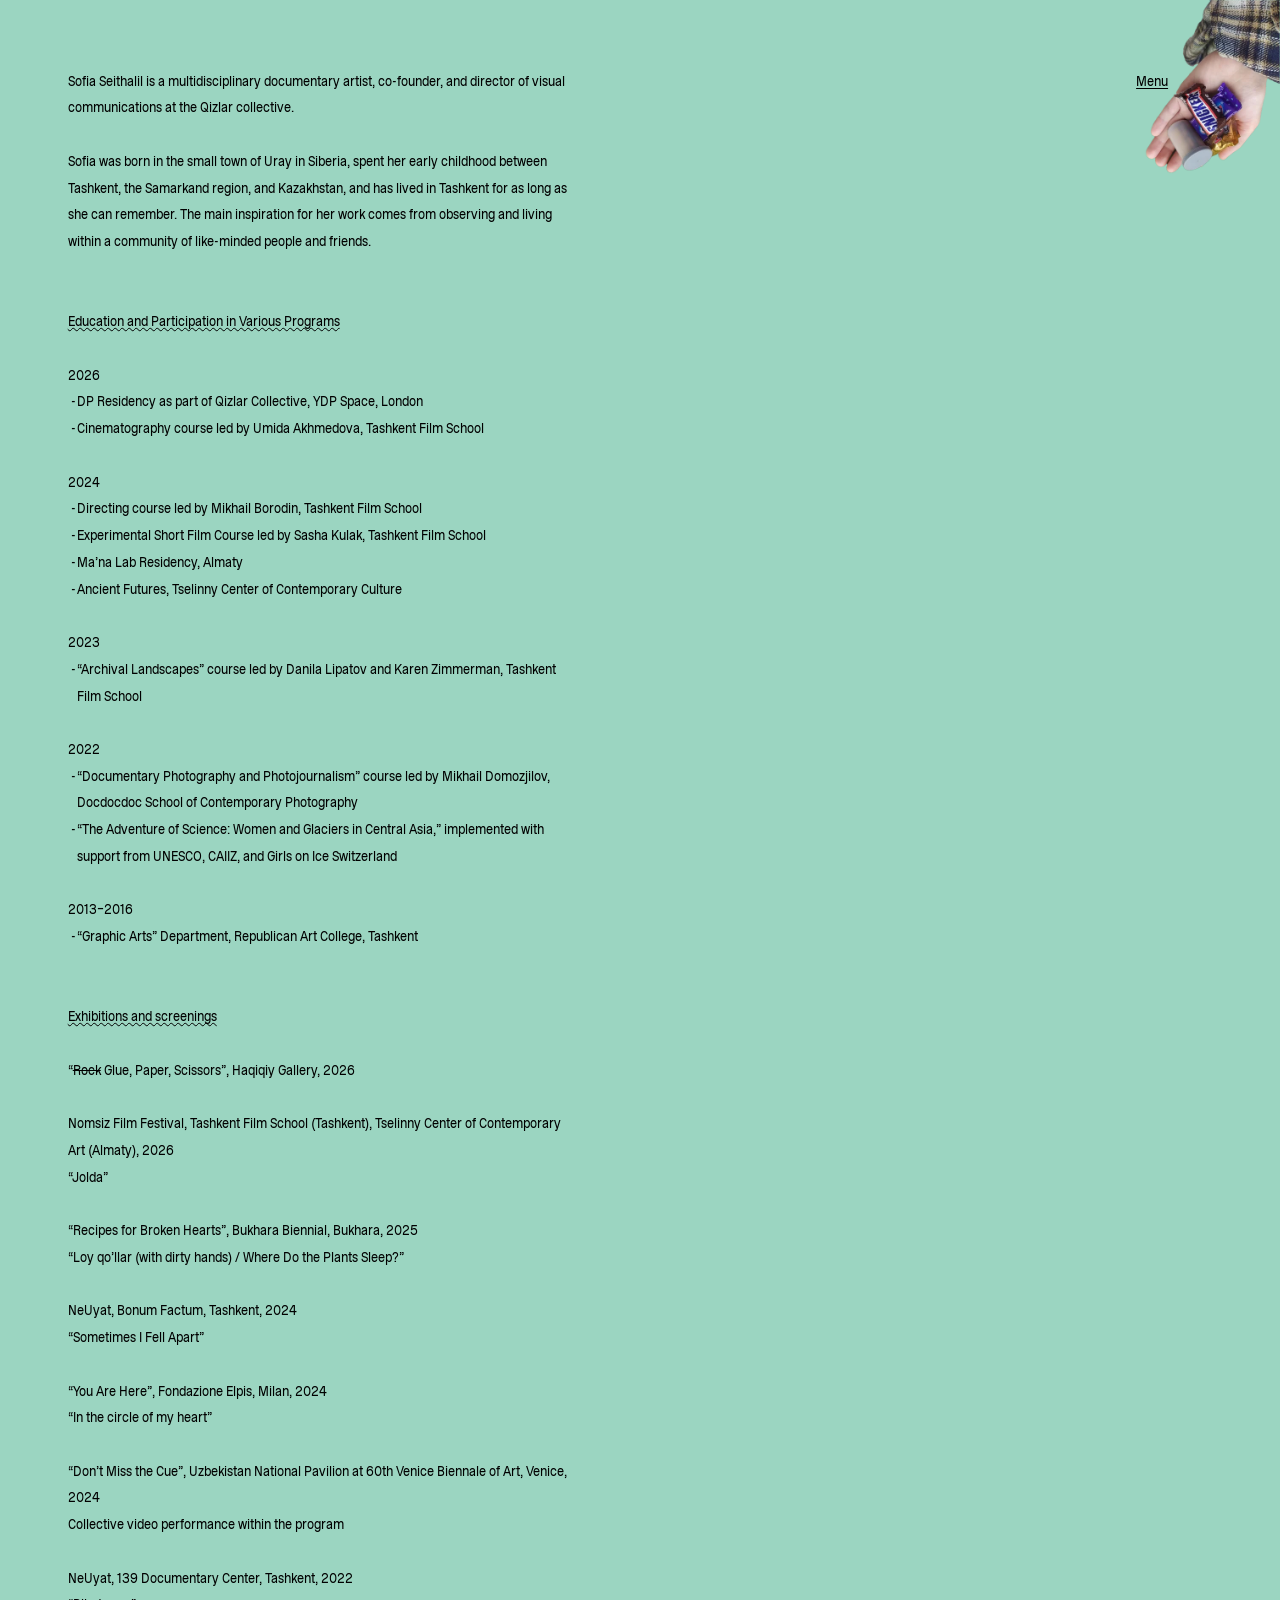
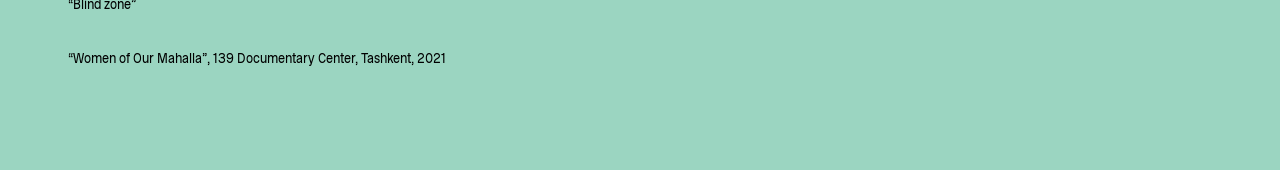
==== bio.html @ 41112471 "Apply the customer's latest Figma changes across the site - Homepage: drop two polaroids, move colla" ====
<!DOCTYPE html>
<html lang="en">
<head>
  <meta charset="UTF-8">
  <meta name="viewport" content="width=device-width, initial-scale=1">
  <title>Bio — Sofia Seitkhalil</title>
  <meta name="description" content="Sofia Seitkhalil — bio, education, exhibitions and screenings.">
  <link rel="preconnect" href="https://fonts.googleapis.com">
  <link rel="preconnect" href="https://fonts.gstatic.com" crossorigin>
  <link href="https://fonts.googleapis.com/css2?family=Cossette+Texte:ital@0;1&display=swap" rel="stylesheet">
  <link rel="stylesheet" href="styles.css">
  <link rel="stylesheet" href="works.css">
</head>
<body class="bio-page">
  <main class="work bio">
    <img class="work__hand" src="assets/hand.webp" alt="" width="316" height="409">

    <a class="work__menu" href="index.html">Menu</a>

    <section class="bio__text">
      <p>Sofia Seithalil is a multidisciplinary documentary artist, co-founder, and director of visual communications at the Qizlar collective.</p>
      <p>Sofia was born in the small town of Uray in Siberia, spent her early childhood between Tashkent, the Samarkand region, and Kazakhstan, and has lived in Tashkent for as long as she can remember. The main inspiration for her work comes from observing and living within a community of like-minded people and friends.</p>

      <h2 class="bio__heading">Education and Participation in Various Programs</h2>

      <p>2026</p>
      <ul class="bio__list">
        <li>DP Residency as part of Qizlar Collective, YDP Space, London</li>
        <li>Cinematography course led by Umida Akhmedova, Tashkent Film School</li>
      </ul>

      <p>2024</p>
      <ul class="bio__list">
        <li>Directing course led by Mikhail Borodin, Tashkent Film School</li>
        <li>Experimental Short Film Course led by Sasha Kulak, Tashkent Film School</li>
        <li>Ma&rsquo;na Lab Residency, Almaty</li>
        <li>Ancient Futures, Tselinny Center of Contemporary Culture</li>
      </ul>

      <p>2023</p>
      <ul class="bio__list">
        <li>&ldquo;Archival Landscapes&rdquo; course led by Danila Lipatov and Karen Zimmerman, Tashkent Film School</li>
      </ul>

      <p>2022</p>
      <ul class="bio__list">
        <li>&ldquo;Documentary Photography and Photojournalism&rdquo; course led by Mikhail Domozjilov, Docdocdoc School of Contemporary Photography</li>
        <li>&ldquo;The Adventure of Science: Women and Glaciers in Central Asia,&rdquo; implemented with support from UNESCO, CAIIZ, and Girls on Ice Switzerland</li>
      </ul>

      <p>2013&ndash;2016</p>
      <ul class="bio__list">
        <li>&ldquo;Graphic Arts&rdquo; Department, Republican Art College, Tashkent</li>
      </ul>

      <h2 class="bio__heading">Exhibitions and screenings</h2>

      <p>&ldquo;<s>Rock</s> Glue, Paper, Scissors&rdquo;, Haqiqiy Gallery, 2026</p>
      <p>Nomsiz Film Festival, Tashkent Film School (Tashkent), Tselinny Center of Contemporary Art (Almaty), 2026<br>&ldquo;Jolda&rdquo;</p>
      <p>&ldquo;Recipes for Broken Hearts&rdquo;, Bukhara Biennial, Bukhara, 2025<br>&ldquo;Loy qo&rsquo;llar (with dirty hands) / Where Do the Plants Sleep?&rdquo;</p>
      <p>NeUyat, Bonum Factum, Tashkent, 2024<br>&ldquo;Sometimes I Fell Apart&rdquo;</p>
      <p>&ldquo;You Are Here&rdquo;, Fondazione Elpis, Milan, 2024<br>&ldquo;In the circle of my heart&rdquo;</p>
      <p>&ldquo;Don&rsquo;t Miss the Cue&rdquo;, Uzbekistan National Pavilion at 60th Venice Biennale of Art, Venice, 2024<br>Collective video performance within the program</p>
      <p>NeUyat, 139 Documentary Center, Tashkent, 2022<br>&ldquo;Blind zone&rdquo;</p>
      <p>&ldquo;Women of Our Mahalla&rdquo;, 139 Documentary Center, Tashkent, 2021</p>
    </section>
  </main>
</body>
</html>
---- styles.css ----
/* ---------- reset & base ---------- */

* {
  box-sizing: border-box;
}

html,
body {
  margin: 0;
  padding: 0;
}

body {
  min-height: 100vh;
  font-family: 'Cossette Texte', sans-serif;
  background: var(--color-green);
}

a {
  color: inherit;
  text-decoration: underline;
  text-decoration-skip-ink: none;
  text-underline-offset: 0.12em;
}

a:hover {
  text-decoration-color: transparent;
}

ul {
  margin: 0;
  padding: 0;
  list-style: none;
}

p {
  margin: 0;
}

img {
  display: block;
  max-width: 100%;
  height: auto;
}

/* ---------- design tokens ---------- */

:root {
  --color-lavender: #9ba6d5;
  --color-green: #38ac81;
  --color-ink: #000;
}

/* ==========================================================
   Desktop / tablet: scaled reproduction of the Figma poster
   ========================================================== */

.stage {
  position: relative;
  width: 100%;
  min-height: 100vh;
  container-type: inline-size;
  /* 294 / 1512: the lavender/green split from the Figma frame */
  background: linear-gradient(
    to bottom,
    var(--color-lavender) 0 19.444vw,
    var(--color-green) 19.444vw 100%
  );
}

/* in flow, so a window too short for the text grows the page instead of
   cropping it; the collage alone is cropped to the window */
.info {
  width: 40.807%;
  margin-left: 5.291%;
  padding: 5.291cqw 0;
  color: var(--color-ink);
  font-size: 0.992cqw;
  line-height: 2.105;
}

.info__header {
  margin-bottom: 2.105em;
}

.info__body {
  margin-top: 2.105em;
}

.info__works li {
  margin-bottom: 0;
  text-decoration: underline;
  text-decoration-skip-ink: none;
  text-underline-offset: 0.12em;
}

.info__bio,
.info__contacts-label {
  margin-top: 2.105em;
}

.info__email a {
  text-decoration: none;
}

.collage {
  position: absolute;
  inset: 0;
  overflow: hidden;
  pointer-events: none;
}

.collage__item {
  position: absolute;
  width: auto;
  height: auto;
}

.collage__item--fabric {
  left: 47.090%;
  top: 3.241cqw;
  width: 30.622%;
}

.collage__item--chair {
  left: 82.407%;
  top: 14.286cqw;
  width: 13.624%;
}

.collage__item--pretzel {
  left: 34.392%;
  top: 20.106cqw;
  width: 9.127%;
}

.collage__item--gnome {
  left: 66.336%;
  top: 25.265cqw;
  width: 11.376%;
}

.collage__item--flowers {
  left: 28.836%;
  top: 36.772cqw;
  width: 18.982%;
}

.collage__item--mountains {
  left: 55.093%;
  top: 41.468cqw;
  width: 39.749%;
}

.collage__item--printer {
  left: 4.563%;
  top: 44.048cqw;
  width: 14.087%;
}

/* ==========================================================
   Mobile: linear, readable layout
   ========================================================== */

@media (max-width: 880px) {
  .stage {
    background: none;
  }

  .info {
    width: auto;
    margin-left: 0;
    padding: 0;
    font-size: 16px;
  }

  .info__header {
    background: var(--color-lavender);
    padding: 32px 24px;
    margin-bottom: 0;
  }

  .info__body {
    background: var(--color-green);
    padding: 32px 24px;
    margin-top: 0;
  }

  .collage {
    position: static;
    overflow: visible;
    display: flex;
    flex-wrap: wrap;
    align-items: flex-start;
    gap: 20px;
    background: var(--color-green);
    padding: 0 24px 32px;
  }

  .collage__item {
    position: static;
    width: 140px;
  }

  .collage__item--fabric,
  .collage__item--mountains {
    width: 220px;
  }
}

@media (max-width: 420px) {
  .collage__item {
    width: 42%;
  }

  .collage__item--fabric,
  .collage__item--mountains {
    width: 100%;
  }
}
---- works.css ----
/* ==========================================================
   Work pages: scaled reproductions of the 1512px-wide Figma frames.
   All offsets are Figma px / 15.12, so they track the page width.
   ========================================================== */

.work {
  position: relative;
  width: 100%;
  overflow: hidden;
  container-type: inline-size;
  color: #fff;
  font-size: 0.992cqw;
  line-height: 2.105;
}

.work p + p {
  margin-top: 2.105em;
}

.work__background {
  position: absolute;
  inset: 0;
  width: 100%;
  height: 100%;
  object-fit: cover;
}

.work__hand {
  position: absolute;
  left: 89.550cqw;
  top: 0;
  width: 10.450cqw;
  transform: rotate(180deg);
}

.work__menu {
  position: absolute;
  left: 88.757cqw;
  top: 5.291cqw;
}

.work__text,
.work__img {
  position: absolute;
}

.work__img {
  max-width: none;
  height: auto;
}

.work__player {
  position: absolute;
  width: 89.352cqw;
  aspect-ratio: 1351 / 761;
  display: grid;
  place-items: center;
  background: #d9d9d9;
  color: var(--color-ink);
}

/* ---------- Everything's new, and some things aren't (1512 x 3203) ---------- */

.film-page {
  background: #000;
}

.film {
  aspect-ratio: 1512 / 3203;
}

.film__background {
  position: absolute;
  left: -58.598cqw;
  top: -44.511cqw;
  width: 158.598cqw;
  max-width: none;
}

.film__menu {
  left: 93.915cqw;
}

.film__intro {
  left: 5.291cqw;
  top: 5.291cqw;
  width: 40.807cqw;
}

.film__story {
  left: 51.587cqw;
  top: 35.582cqw;
  width: 43.651cqw;
}

.film__still {
  width: 41.071cqw;
  aspect-ratio: 621 / 348;
  object-fit: cover;
}

.film__still--1 {
  left: 51.587cqw;
  top: 8.862cqw;
}

.film__still--2 {
  left: 5.291cqw;
  top: 35.582cqw;
}

.film__still--3 {
  left: 5.291cqw;
  top: 63.492cqw;
}

.film__still--4 {
  left: 5.291cqw;
  top: 91.534cqw;
}

.film__still--5 {
  left: 5.291cqw;
  top: 119.577cqw;
}

.film__player {
  left: 5.291cqw;
  top: 148.148cqw;
}

/* ---------- Ghosts (1512 x 1681) ---------- */

.ghosts-page,
.ghosts {
  background: #6b6eaa;
}

.ghosts {
  aspect-ratio: 1512 / 1681;
}

.ghosts__intro {
  left: 28.836cqw;
  top: 5.291cqw;
  width: 42.328cqw;
  text-align: center;
}

/* a pile of works; each one can be dragged around (see ghosts.html).
   Offsets inside are % of the 789px pile */
.ghosts__pile {
  position: absolute;
  left: 23.876cqw;
  top: 40.675cqw;
  width: 52.183cqw;
  aspect-ratio: 1;
}

.ghosts__card {
  position: absolute;
  top: 0;
  max-width: none;
  cursor: grab;
  touch-action: none;
  user-select: none;
  -webkit-user-drag: none;
}

.ghosts__card:active {
  cursor: grabbing;
}

.ghosts__card--narrow {
  left: 16.730%;
  width: 66.667%;
}

.ghosts__card--wide {
  left: 12.548%;
  width: 74.905%;
}

.ghosts__jakho {
  left: 12.674%;
  width: 74.651%;
}

.ghosts__untitled {
  left: 14.702%;
  width: 70.722%;
}

.ghosts__cock {
  left: 12.801%;
  width: 74.398%;
}

.ghosts__untitled-1 {
  left: 13.561%;
  width: 72.877%;
}

.ghosts__opa {
  left: 0;
  top: 12.421%;
  width: 100%;
}

.ghosts__toza-asal {
  left: 11.787%;
  width: 76.426%;
}

/* ---------- Loy qo'llar / Where Do the Plants Sleep? (1512 x 4648) ---------- */

.loy-page {
  background: #3d3c14;
}

.loy {
  aspect-ratio: 1512 / 4648;
  color: var(--color-ink);
  background: linear-gradient(
    #ace3f8 0%,
    #f8f4ac 2.885%,
    #d0f8ac 5.288%,
    #88ba57 74.519%,
    #3d3c14 100%
  );
}

.loy__intro {
  left: 5.291cqw;
  top: 5.291cqw;
  width: 40.807cqw;
}

.loy__media {
  aspect-ratio: 16 / 9;
  object-fit: cover;
}

.loy__clip-2 {
  left: 50.132cqw;
  top: 19.709cqw;
  width: 49.934cqw;
}

.loy__clip-1 {
  left: 0;
  top: 65.608cqw;
  width: 50.132cqw;
}

.loy__still-1 {
  left: 49.802cqw;
  top: 65.608cqw;
  width: 50.198cqw;
}

/* archive (film) photos, then installation shots */
.loy__archive-1 {
  left: 3.968cqw;
  top: 122.95cqw;
  width: 16.601cqw;
}

.loy__archive-2 {
  left: 0;
  top: 100.397cqw;
  width: 25cqw;
}

.loy__archive-3 {
  left: 24.934cqw;
  top: 100.397cqw;
  width: 25cqw;
}

.loy__archive-4 {
  left: 75cqw;
  top: 100.397cqw;
  width: 25cqw;
}

.loy__archive-5 {
  left: 25cqw;
  top: 127.05cqw;
  width: 25cqw;
}

.loy__archive-6 {
  left: 50cqw;
  top: 127.05cqw;
  width: 25cqw;
}

.loy__archive-7 {
  left: 75cqw;
  top: 127.05cqw;
  width: 25cqw;
}

.loy__archive-8 {
  left: 24.934cqw;
  top: 153.108cqw;
  width: 50.132cqw;
}

.loy__archive-9 {
  left: 3.902cqw;
  top: 157.474cqw;
  width: 16.733cqw;
}

.loy__archive-10 {
  left: 79.233cqw;
  top: 157.474cqw;
  width: 16.733cqw;
}

.loy__archive-11 {
  left: 0;
  top: 194.18cqw;
  width: 25cqw;
}

.loy__archive-12 {
  left: 24.802cqw;
  top: 194.18cqw;
  width: 25cqw;
}

.loy__archive-13 {
  left: 62.566cqw;
  top: 194.18cqw;
  width: 25cqw;
}

.loy__archive-14 {
  left: 28.373cqw;
  top: 214.881cqw;
  width: 25cqw;
}

.loy__archive-15 {
  left: 53.373cqw;
  top: 214.881cqw;
  width: 25cqw;
}

.loy__archive-16 {
  left: 3.373cqw;
  top: 235.648cqw;
  width: 25cqw;
}

.loy__archive-17 {
  left: 28.505cqw;
  top: 235.648cqw;
  width: 25cqw;
}

.loy__archive-18 {
  left: 75cqw;
  top: 235.648cqw;
  width: 25cqw;
}

.loy__installation-1 {
  left: -0.066cqw;
  top: 264.087cqw;
  width: 19.775cqw;
}

.loy__installation-2 {
  left: 20.04cqw;
  top: 264.087cqw;
  width: 14.815cqw;
}

.loy__installation-3 {
  left: 35.185cqw;
  top: 264.087cqw;
  width: 22.222cqw;
}

.loy__installation-4 {
  left: 57.738cqw;
  top: 264.087cqw;
  width: 22.222cqw;
}

.loy__installation-5 {
  left: 80.225cqw;
  top: 264.087cqw;
  width: 19.775cqw;
}

.loy__installation-6 {
  left: 7.143cqw;
  top: 279.233cqw;
  width: 12.5cqw;
}

.loy__installation-7 {
  left: 35.185cqw;
  top: 279.233cqw;
  width: 22.222cqw;
}

.loy__installation-8 {
  left: 57.738cqw;
  top: 279.233cqw;
  width: 10.979cqw;
}

.loy__installation-9 {
  left: 69.048cqw;
  top: 279.233cqw;
  width: 24.934cqw;
}

/* ---------- Jolda (1512 x 1427) ---------- */

.jolda-page {
  background: #6b6eaa;
}

.jolda {
  aspect-ratio: 1512 / 1427;
  color: var(--color-ink);
}

.jolda__menu {
  color: #fff;
}

.jolda__intro {
  left: 5.291cqw;
  top: 5.291cqw;
  width: 40.807cqw;
}

.jolda__player {
  left: 5.423cqw;
  top: 30.423cqw;
}

/* ---------- In the Circle of My Heart (1512 x 5081) ---------- */

.circle-page,
.circle {
  background: #f0cddb;
}

.circle {
  aspect-ratio: 1512 / 5081;
  color: var(--color-ink);
}

.circle__intro {
  left: 5.291cqw;
  top: 5.291cqw;
  width: 40.807cqw;
}

.circle__drawing {
  left: 59.259cqw;
  top: 14.087cqw;
  width: 26.323cqw;
}

.circle__photo {
  left: 0;
  width: 100cqw;
}

.circle__photo--1 {
  top: 69.378cqw;
}

.circle__photo--2 {
  top: 136.045cqw;
}

.circle__photo--3 {
  top: 202.712cqw;
}

.circle__photo--4 {
  top: 269.378cqw;
}

/* video-call screenshot laid over the left edge of the second photo */
.circle__call {
  left: 0;
  top: 136.045cqw;
  width: 25.926cqw;
}

/* ---------- Sometimes I fall apart (1512 x 5211) ---------- */

.fall-page,
.fall {
  background: #f5d2d2;
}

.fall {
  aspect-ratio: 1512 / 5211;
  color: var(--color-ink);
}

.fall__intro {
  left: 5.291cqw;
  top: 5.291cqw;
  width: 40.807cqw;
}

.fall__sketch-1 {
  left: 5.423cqw;
  top: 86.111cqw;
  width: 18.452cqw;
}

.fall__sketch-2 {
  left: 57.937cqw;
  top: 24.008cqw;
  width: 23.413cqw;
}

.fall__sketch-3,
.fall__sketch-4 {
  left: 69.378cqw;
  width: 20.172cqw;
}

.fall__sketch-3 {
  top: 48.082cqw;
}

.fall__sketch-4 {
  top: 54.960cqw;
}

.fall__clip {
  left: 28.770cqw;
  top: 74.074cqw;
  width: 42.659cqw;
  aspect-ratio: 645 / 363;
  object-fit: cover;
}

.fall__player {
  left: 5.423cqw;
  top: 120.767cqw;
}

/* notebook pages, one at a time; arrows sit outside the page */
.fall__carousel {
  position: absolute;
  left: 5.225cqw;
  top: 182.209cqw;
  width: 90.675cqw;
  display: flex;
  align-items: center;
  justify-content: space-between;
}

.fall__slides {
  position: relative;
  width: 76.951%;
  aspect-ratio: 1055 / 746;
}

.fall__slide {
  position: absolute;
  inset: 0;
  width: 100%;
  height: 100%;
  object-fit: cover;
  visibility: hidden;
}

.fall__slide.is-active {
  visibility: visible;
}

.fall__arrow {
  width: 1.323cqw;
  padding: 0;
  border: 0;
  background: none;
  cursor: pointer;
}

.fall__arrow img {
  width: 100%;
}

.fall__arrow--prev img {
  transform: rotate(180deg);
}

.fall__page {
  width: 28.241cqw;
}

.fall__page--1 {
  left: 5.622cqw;
  top: 242.460cqw;
}

.fall__page--2 {
  left: 35.847cqw;
  top: 242.460cqw;
}

.fall__page--3 {
  left: 66.071cqw;
  top: 242.460cqw;
}

.fall__page--4 {
  left: 5.622cqw;
  top: 264.418cqw;
}

.fall__page--5 {
  left: 35.847cqw;
  top: 264.418cqw;
}

.fall__page--6 {
  left: 66.071cqw;
  top: 264.418cqw;
}

.fall__page--7 {
  left: 5.622cqw;
  top: 286.376cqw;
}

.fall__page--8 {
  left: 35.847cqw;
  top: 286.376cqw;
}

.fall__page--9 {
  left: 66.071cqw;
  top: 286.376cqw;
}

.fall__polaroid {
  left: 43.585cqw;
  top: 318.585cqw;
  width: 12.831cqw;
}

/* ---------- TASHKENT<3YOU (1512 x 3229) ---------- */

.tashkent-page {
  background: #c6e6f3;
}

.tashkent {
  aspect-ratio: 1512 / 3229;
  color: var(--color-ink);
}

.tashkent__intro {
  left: 28.836cqw;
  top: 5.291cqw;
  width: 42.328cqw;
  text-align: center;
}

.tashkent__player {
  left: 5.291cqw;
  top: 47.421cqw;
}

.tashkent__photo {
  left: 5.291cqw;
  width: 89.352cqw;
  aspect-ratio: 1351 / 761;
  object-fit: cover;
}

.tashkent__photo--1 {
  top: 102.712cqw;
}

.tashkent__photo--2 {
  top: 158.003cqw;
}

/* ---------- Blind zone (1512 x 1978) ---------- */

.blind-page,
.blind {
  background: #47365f;
}

.blind {
  aspect-ratio: 1512 / 1978;
}

.blind__intro,
.blind__story {
  left: 28.836cqw;
  width: 42.328cqw;
  text-align: center;
}

.blind__intro {
  top: 5.291cqw;
}

.blind__story {
  top: 76.124cqw;
}

.blind__open {
  position: absolute;
  left: 14.286cqw;
  top: 19.841cqw;
  width: 71.429cqw;
  padding: 0;
  border: 0;
  background: none;
  cursor: zoom-in;
}

.blind__open img {
  width: 100%;
}

/* full-screen view of a single work; click anywhere or Esc to close */
.viewer {
  width: 100vw;
  height: 100vh;
  max-width: none;
  max-height: none;
  margin: 0;
  padding: 16px;
  border: 0;
  background: #000;
  cursor: zoom-out;
}

.viewer[open] {
  display: grid;
  place-items: center;
}

.viewer img {
  max-width: 100%;
  max-height: calc(100vh - 32px);
  width: auto;
  height: auto;
}

/* ---------- Women of Our Mahalla (27452 x 982, scrolls sideways) ----------
   The frame is scaled to the window height, so offsets are Figma px / 9.82
   in cqh */

.mahalla-page {
  background: #fff;
}

.mahalla {
  width: calc(100vh * 27452 / 982);
  height: 100vh;
  container-type: size;
  color: var(--color-ink);
  font-size: 1.527cqh;
}

@media (min-width: 881px) {
  .mahalla-page {
    overflow-y: hidden;
  }

  .mahalla .work__hand {
    left: 137.882cqh;
    width: 16.090cqh;
  }

  .mahalla .work__menu {
    left: 136.660cqh;
    top: 8.147cqh;
  }
}

.mahalla__intro,
.mahalla__opening {
  top: 8.147cqh;
  width: 62.831cqh;
}

.mahalla__intro {
  left: 8.147cqh;
}

.mahalla__opening {
  left: 2637.475cqh;
}

.mahalla__dscf7037 {
  left: 81.365cqh;
  top: 12.226cqh;
  width: 50.333cqh;
}

.mahalla__dscf7166 {
  left: 149.398cqh;
  top: 26.860cqh;
  width: 70.802cqh;
}

.mahalla__dscf7151 {
  left: 238.000cqh;
  top: 18.060cqh;
  width: 94.337cqh;
}

.mahalla__dscf6967 {
  left: 350.136cqh;
  top: 21.719cqh;
  width: 37.675cqh;
}

.mahalla__dscf7740 {
  left: 405.611cqh;
  top: 37.936cqh;
  width: 37.774cqh;
}

.mahalla__dscf7376 {
  left: 461.086cqh;
  top: 31.113cqh;
  width: 56.662cqh;
}

.mahalla__dscf7671 {
  left: 535.448cqh;
  top: 18.060cqh;
  width: 94.436cqh;
}

.mahalla__dscf7690 {
  left: 647.683cqh;
  top: 18.060cqh;
  width: 42.422cqh;
}

.mahalla__dscf7917 {
  left: 647.683cqh;
  top: 52.769cqh;
  width: 42.422cqh;
}

.mahalla__dscf8115 {
  left: 707.904cqh;
  top: 18.060cqh;
  width: 94.337cqh;
}

.mahalla__dscf8130 {
  left: 820.041cqh;
  top: 18.060cqh;
  width: 56.563cqh;
}

.mahalla__dscf8290 {
  left: 894.403cqh;
  top: 43.276cqh;
  width: 56.662cqh;
}

.mahalla__dscf8402 {
  left: 968.765cqh;
  top: 18.060cqh;
  width: 94.436cqh;
}

.mahalla__dscf8617 {
  left: 1080.901cqh;
  top: 18.060cqh;
  width: 42.521cqh;
}

.mahalla__dscf8443 {
  left: 1137.563cqh;
  top: 52.769cqh;
  width: 42.422cqh;
}

.mahalla__dscf8631 {
  left: 1197.784cqh;
  top: 14.995cqh;
  width: 44.004cqh;
}

.mahalla__dscf8626 {
  left: 1259.588cqh;
  top: 31.113cqh;
  width: 56.662cqh;
}

.mahalla__dscf8673 {
  left: 1333.950cqh;
  top: 18.554cqh;
  width: 94.436cqh;
}

.mahalla__dscf8702 {
  left: 1446.087cqh;
  top: 53.164cqh;
  width: 42.521cqh;
}

.mahalla__dscf8820 {
  left: 1506.308cqh;
  top: 31.113cqh;
  width: 56.662cqh;
}

.mahalla__dscf8872 {
  left: 1580.769cqh;
  top: 18.554cqh;
  width: 94.337cqh;
}

.mahalla__dscf8869 {
  left: 1692.905cqh;
  top: 18.554cqh;
  width: 47.169cqh;
}

.mahalla__dscf8792 {
  left: 1754.709cqh;
  top: 50.099cqh;
  width: 47.169cqh;
}

.mahalla__dscf9080 {
  left: 1819.676cqh;
  top: 18.554cqh;
  width: 94.337cqh;
}

.mahalla__dscf9021 {
  left: 1931.813cqh;
  top: 18.554cqh;
  width: 42.422cqh;
}

.mahalla__dscf9119 {
  left: 1931.813cqh;
  top: 53.164cqh;
  width: 42.422cqh;
}

.mahalla__dscf8908 {
  left: 1992.035cqh;
  top: 31.113cqh;
  width: 56.563cqh;
}

.mahalla__dscf9219 {
  left: 2066.396cqh;
  top: 18.554cqh;
  width: 56.662cqh;
}

.mahalla__dscf9192 {
  left: 2140.759cqh;
  top: 18.554cqh;
  width: 94.436cqh;
}

.mahalla__dscf9238 {
  left: 2252.895cqh;
  top: 50.000cqh;
  width: 47.169cqh;
}

.mahalla__dscf9333 {
  left: 2317.863cqh;
  top: 18.554cqh;
  width: 94.337cqh;
}

.mahalla__dscf9288 {
  left: 2429.999cqh;
  top: 26.367cqh;
  width: 31.446cqh;
}

.mahalla__dscf9322 {
  left: 2479.146cqh;
  top: 35.859cqh;
  width: 42.521cqh;
}

.mahalla__dscf9257 {
  left: 2539.367cqh;
  top: 16.973cqh;
  width: 56.662cqh;
}

.mahalla__opening-4373 {
  left: 2637.576cqh;
  top: 17.006cqh;
  width: 31.466cqh;
}

.mahalla__opening-4416 {
  left: 2675.560cqh;
  top: 17.006cqh;
  width: 41.955cqh;
}

.mahalla__opening-4417 {
  left: 2724.033cqh;
  top: 17.006cqh;
  width: 41.853cqh;
}

.mahalla__opening-4434 {
  left: 2675.560cqh;
  top: 56.212cqh;
  width: 41.853cqh;
}

.mahalla__opening-4465 {
  left: 2724.033cqh;
  top: 56.212cqh;
  width: 17.617cqh;
}

/* ---------- Bio (1512 wide, grows with the text) ---------- */

.bio-page,
.bio {
  background: #9bd5c1;
}

.bio {
  color: var(--color-ink);
}

.bio__text {
  width: 39.418cqw;
  margin-left: 5.291cqw;
  padding: 5.291cqw 0 7.672cqw;
}

.bio__heading {
  margin: 4.21em 0 2.105em;
  font: inherit;
  text-decoration: underline wavy;
  text-decoration-thickness: 6%;
  text-decoration-skip-ink: none;
}

.bio__list li {
  position: relative;
  padding-left: 0.75em;
}

.bio__list li::before {
  content: "-";
  position: absolute;
  left: 0.25em;
}

.bio__list + p {
  margin-top: 2.105em;
}

/* ==========================================================
   Mobile: linear, readable layout
   ========================================================== */

@media (max-width: 880px) {
  .work {
    aspect-ratio: auto;
    min-height: 100vh;
    display: flex;
    flex-direction: column;
    gap: 32px;
    padding: 32px 24px;
    font-size: 16px;
  }

  .work__hand {
    left: auto;
    right: 0;
    width: 96px;
  }

  .mahalla {
    width: 100%;
    height: auto;
    container-type: inline-size;
  }

  .bio__text {
    width: auto;
    margin: 0;
    padding: 0;
  }

  .work__menu,
  .work__text,
  .work__img,
  .work__player,
  .fall__carousel,
  .blind__open,
  .ghosts__pile {
    position: relative;
    left: auto;
    top: auto;
    width: 100%;
    height: auto;
  }

  /* clears the hand, which is taller than the menu line */
  .work__menu {
    align-self: flex-start;
    width: auto;
    margin-bottom: 32px;
  }

  .film__background {
    left: 0;
    top: 0;
    width: 100%;
    height: 100%;
    object-fit: cover;
  }

  .fall__arrow {
    width: 16px;
  }

  .fall__slides {
    width: calc(100% - 56px);
  }

  .work__player {
    padding: 24px;
    text-align: center;
  }

}
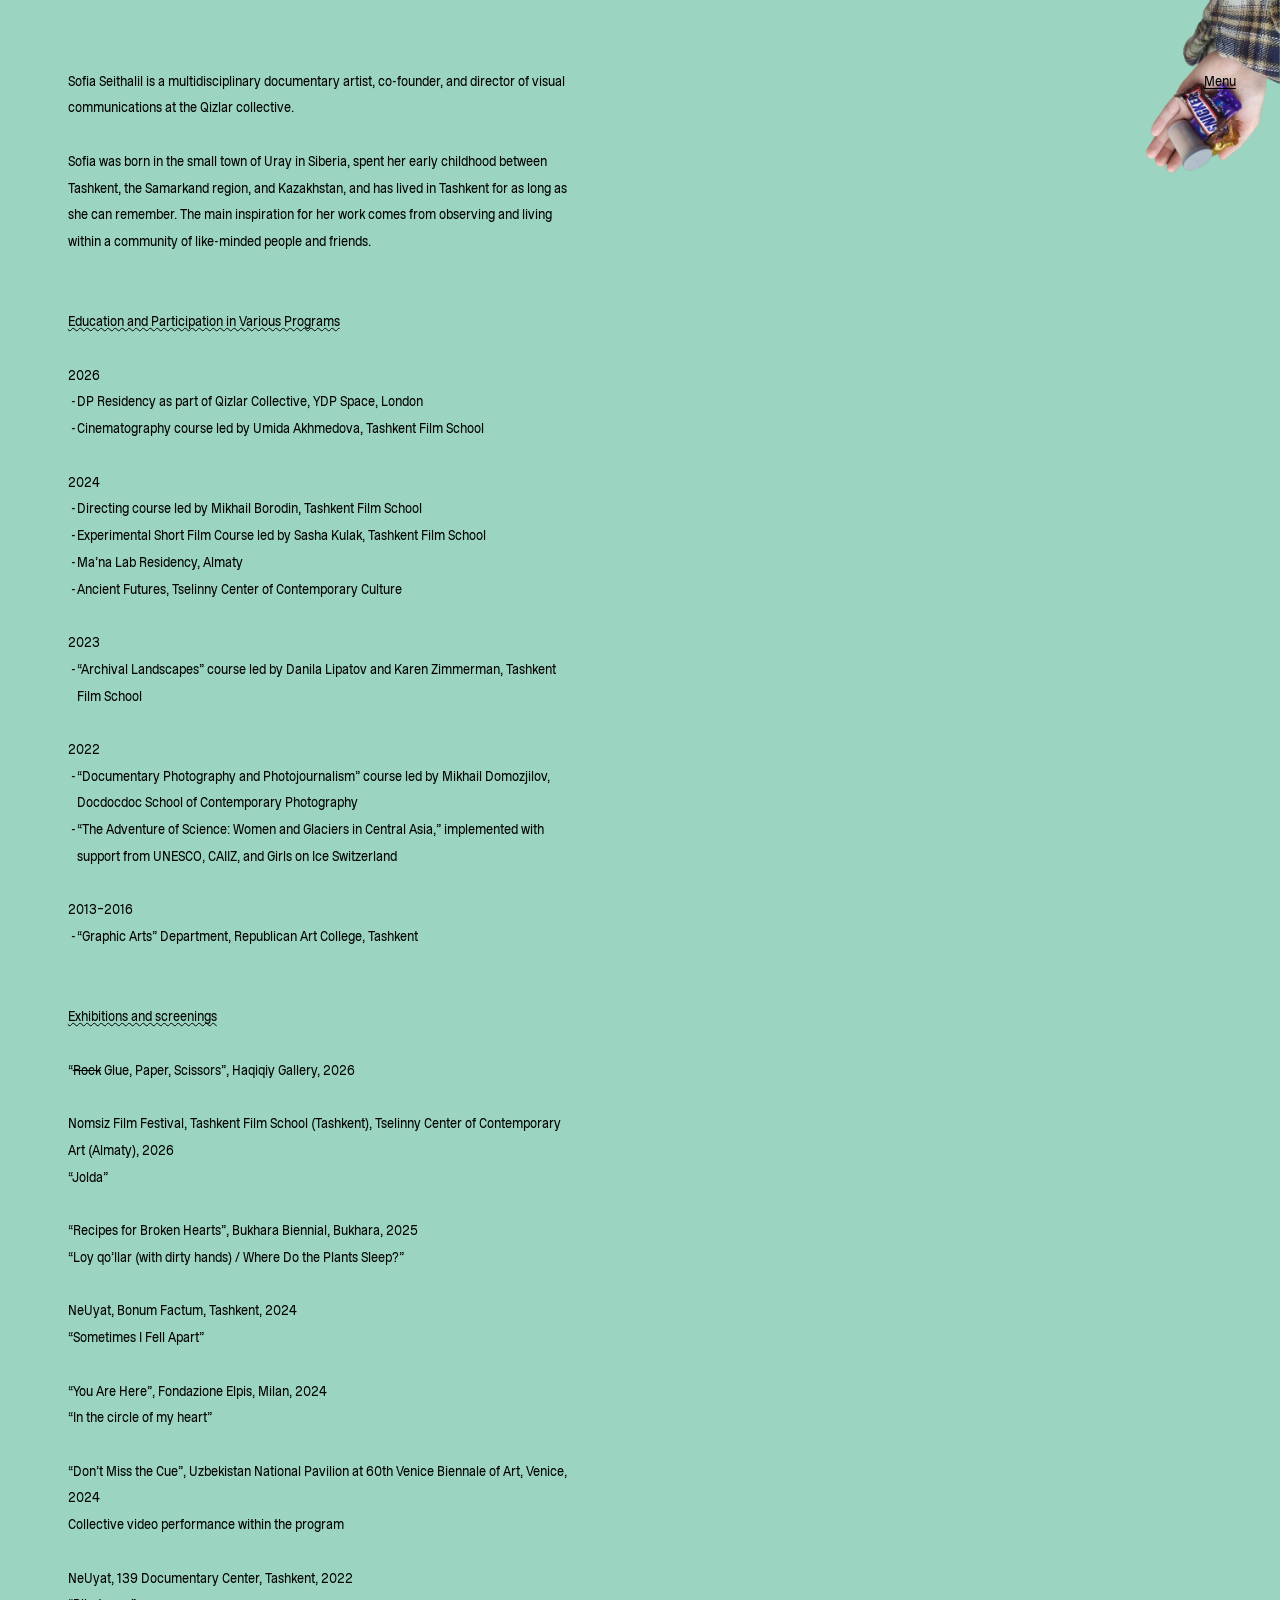
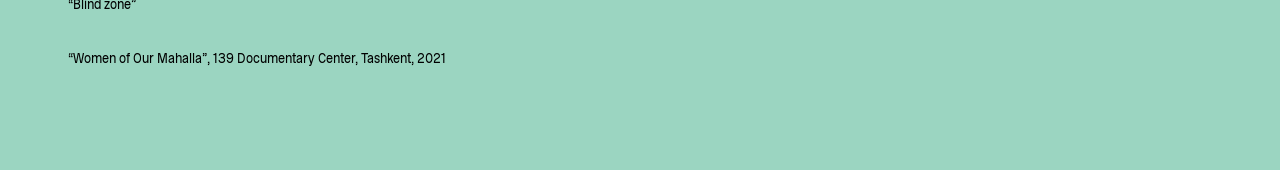
==== commit 0a629ab1: "Add the floating menu to all work pages - Menu opens a list of all works (Figma frame 2264:406); any" ====
--- a/bio.html
+++ b/bio.html
@@ -13,10 +13,6 @@
 </head>
 <body class="bio-page">
   <main class="work bio">
-    <img class="work__hand" src="assets/hand.webp" alt="" width="316" height="409">
-
-    <a class="work__menu" href="index.html">Menu</a>
-
     <section class="bio__text">
       <p>Sofia Seithalil is a multidisciplinary documentary artist, co-founder, and director of visual communications at the Qizlar collective.</p>
       <p>Sofia was born in the small town of Uray in Siberia, spent her early childhood between Tashkent, the Samarkand region, and Kazakhstan, and has lived in Tashkent for as long as she can remember. The main inspiration for her work comes from observing and living within a community of like-minded people and friends.</p>
@@ -65,5 +61,12 @@
       <p>&ldquo;Women of Our Mahalla&rdquo;, 139 Documentary Center, Tashkent, 2021</p>
     </section>
   </main>
+
+  <div class="floating">
+    <img class="work__hand" src="assets/hand.webp" alt="" width="316" height="409">
+    <a class="work__menu" href="index.html">Menu</a>
+  </div>
+
+  <script src="menu.js"></script>
 </body>
 </html>
--- a/works.css
+++ b/works.css
@@ -25,6 +25,28 @@
   object-fit: cover;
 }
 
+/* the hand, Menu and the menu panel float over the page, even on scroll.
+   The layer is the viewport's size and a container itself, so cqw / cqh
+   resolve the same as inside .work */
+.floating {
+  position: fixed;
+  z-index: 1;
+  top: 0;
+  left: 0;
+  width: 100%;
+  height: 100vh;
+  container-type: size;
+  pointer-events: none;
+  color: var(--color-ink);
+}
+
+.work__menu,
+.menu {
+  font-size: 0.992cqw;
+  line-height: 2.105;
+  pointer-events: auto;
+}
+
 .work__hand {
   position: absolute;
   left: 89.550cqw;
@@ -35,8 +57,41 @@
 
 .work__menu {
   position: absolute;
-  left: 88.757cqw;
+  left: 94.048cqw;
   top: 5.291cqw;
+}
+
+.film-page .work__menu,
+.ghosts-page .work__menu,
+.blind-page .work__menu,
+.jolda-page .work__menu {
+  color: #fff;
+}
+
+/* list of works opened by "Menu" over the page (see menu.js);
+   Figma frame 2264:406, 580px wide at 900, 80 */
+.menu {
+  position: absolute;
+  left: 59.524cqw;
+  top: 5.291cqw;
+  width: 38.360cqw;
+  max-height: calc(100cqh - 5.291cqw);
+  overflow-y: auto;
+  padding: 0.529cqw 1.323cqw 0.840cqw;
+  background: #e9e9e9;
+  color: var(--color-ink);
+}
+
+.menu__label,
+.menu li a {
+  text-decoration: underline wavy;
+  text-decoration-thickness: 6%;
+  text-decoration-skip-ink: none;
+}
+
+.menu__home {
+  color: #4dcd17;
+  text-decoration: none;
 }
 
 .work__text,
@@ -77,10 +132,6 @@
   max-width: none;
 }
 
-.film__menu {
-  left: 93.915cqw;
-}
-
 .film__intro {
   left: 5.291cqw;
   top: 5.291cqw;
@@ -155,6 +206,8 @@
   top: 40.675cqw;
   width: 52.183cqw;
   aspect-ratio: 1;
+  /* keeps dragged cards' z-index below the menu */
+  isolation: isolate;
 }
 
 .ghosts__card {
@@ -431,10 +484,6 @@
 .jolda {
   aspect-ratio: 1512 / 1427;
   color: var(--color-ink);
-}
-
-.jolda__menu {
-  color: #fff;
 }
 
 .jolda__intro {
@@ -783,14 +832,29 @@
     overflow-y: hidden;
   }
 
-  .mahalla .work__hand {
-    left: 137.882cqh;
+  /* the floating layer is the window, not the wide frame: keep the corner
+     layout pinned to the window's right edge (Figma px from x 1512 / 9.82) */
+  .mahalla-page .work__hand {
+    left: calc(100cqw - 16.090cqh);
     width: 16.090cqh;
   }
 
-  .mahalla .work__menu {
-    left: 136.660cqh;
+  .mahalla-page .work__menu {
+    left: calc(100cqw - 9.165cqh);
     top: 8.147cqh;
+  }
+
+  .mahalla-page .work__menu,
+  .mahalla-page .menu {
+    font-size: 1.527cqh;
+  }
+
+  .mahalla-page .menu {
+    left: calc(100cqw - 62.322cqh);
+    max-height: calc(100cqh - 8.147cqh);
+    top: 8.147cqh;
+    width: 59.063cqh;
+    padding: 0.815cqh 2.037cqh 1.293cqh;
   }
 }
 
@@ -1093,8 +1157,19 @@
     display: flex;
     flex-direction: column;
     gap: 32px;
-    padding: 32px 24px;
+    /* leaves room for the floating Menu line and the hand */
+    padding: calc(96px + 2.105em) 24px 32px;
     font-size: 16px;
+  }
+
+  .work__menu,
+  .menu {
+    font-size: 16px;
+  }
+
+  .work__menu {
+    left: 24px;
+    top: 32px;
   }
 
   .work__hand {
@@ -1103,6 +1178,15 @@
     width: 96px;
   }
 
+  .menu {
+    left: 16px;
+    right: 16px;
+    top: 24px;
+    width: auto;
+    padding: 8px 20px 12px;
+    max-height: calc(100cqh - 48px);
+  }
+
   .mahalla {
     width: 100%;
     height: auto;
@@ -1115,7 +1199,6 @@
     padding: 0;
   }
 
-  .work__menu,
   .work__text,
   .work__img,
   .work__player,
@@ -1129,13 +1212,6 @@
     height: auto;
   }
 
-  /* clears the hand, which is taller than the menu line */
-  .work__menu {
-    align-self: flex-start;
-    width: auto;
-    margin-bottom: 32px;
-  }
-
   .film__background {
     left: 0;
     top: 0;
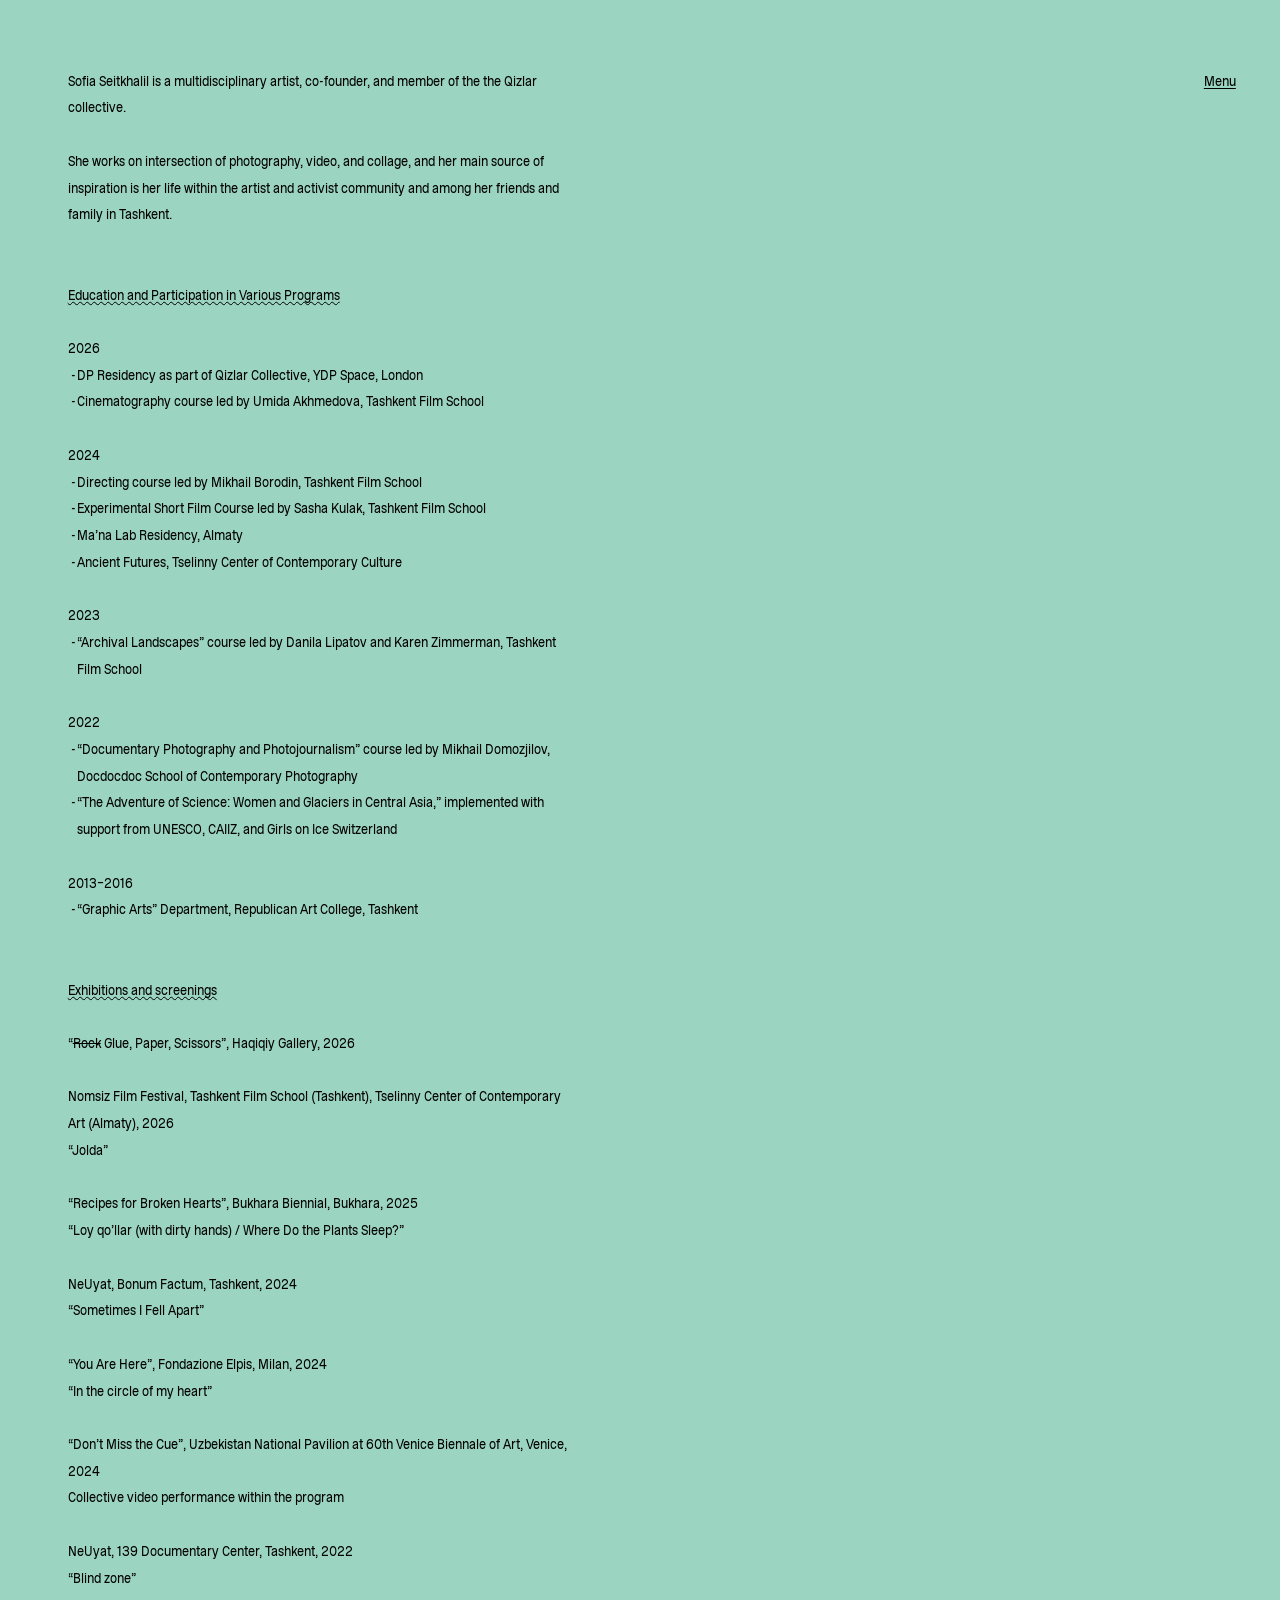
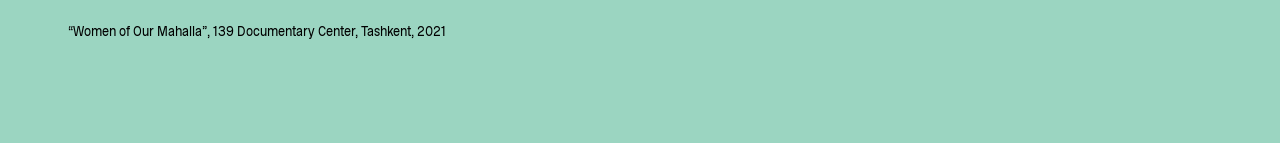
==== commit f818ef81: "Update bio" ====
--- a/bio.html
+++ b/bio.html
@@ -1,72 +1,136 @@
-<!DOCTYPE html>
+<!doctype html>
 <html lang="en">
-<head>
-  <meta charset="UTF-8">
-  <meta name="viewport" content="width=device-width, initial-scale=1">
-  <title>Bio — Sofia Seitkhalil</title>
-  <meta name="description" content="Sofia Seitkhalil — bio, education, exhibitions and screenings.">
-  <link rel="preconnect" href="https://fonts.googleapis.com">
-  <link rel="preconnect" href="https://fonts.gstatic.com" crossorigin>
-  <link href="https://fonts.googleapis.com/css2?family=Cossette+Texte:ital@0;1&display=swap" rel="stylesheet">
-  <link rel="stylesheet" href="styles.css">
-  <link rel="stylesheet" href="works.css">
-</head>
-<body class="bio-page">
-  <main class="work bio">
-    <section class="bio__text">
-      <p>Sofia Seithalil is a multidisciplinary documentary artist, co-founder, and director of visual communications at the Qizlar collective.</p>
-      <p>Sofia was born in the small town of Uray in Siberia, spent her early childhood between Tashkent, the Samarkand region, and Kazakhstan, and has lived in Tashkent for as long as she can remember. The main inspiration for her work comes from observing and living within a community of like-minded people and friends.</p>
+  <head>
+    <meta charset="UTF-8" />
+    <meta name="viewport" content="width=device-width, initial-scale=1" />
+    <title>Bio — Sofia Seitkhalil</title>
+    <meta
+      name="description"
+      content="Sofia Seitkhalil — bio, education, exhibitions and screenings."
+    />
+    <link rel="preconnect" href="https://fonts.googleapis.com" />
+    <link rel="preconnect" href="https://fonts.gstatic.com" crossorigin />
+    <link
+      href="https://fonts.googleapis.com/css2?family=Cossette+Texte:ital@0;1&display=swap"
+      rel="stylesheet"
+    />
+    <link rel="stylesheet" href="styles.css" />
+    <link rel="stylesheet" href="works.css" />
+  </head>
+  <body class="bio-page">
+    <main class="work bio">
+      <section class="bio__text">
+        <p>
+          Sofia Seitkhalil is a multidisciplinary artist, co-founder, and member
+          of the the Qizlar collective.
+        </p>
+        <p>
+          She works on intersection of photography, video, and collage, and her
+          main source of inspiration is her life within the artist and activist
+          community and among her friends and family in Tashkent.
+        </p>
 
-      <h2 class="bio__heading">Education and Participation in Various Programs</h2>
+        <h2 class="bio__heading">
+          Education and Participation in Various Programs
+        </h2>
 
-      <p>2026</p>
-      <ul class="bio__list">
-        <li>DP Residency as part of Qizlar Collective, YDP Space, London</li>
-        <li>Cinematography course led by Umida Akhmedova, Tashkent Film School</li>
-      </ul>
+        <p>2026</p>
+        <ul class="bio__list">
+          <li>DP Residency as part of Qizlar Collective, YDP Space, London</li>
+          <li>
+            Cinematography course led by Umida Akhmedova, Tashkent Film School
+          </li>
+        </ul>
 
-      <p>2024</p>
-      <ul class="bio__list">
-        <li>Directing course led by Mikhail Borodin, Tashkent Film School</li>
-        <li>Experimental Short Film Course led by Sasha Kulak, Tashkent Film School</li>
-        <li>Ma&rsquo;na Lab Residency, Almaty</li>
-        <li>Ancient Futures, Tselinny Center of Contemporary Culture</li>
-      </ul>
+        <p>2024</p>
+        <ul class="bio__list">
+          <li>Directing course led by Mikhail Borodin, Tashkent Film School</li>
+          <li>
+            Experimental Short Film Course led by Sasha Kulak, Tashkent Film
+            School
+          </li>
+          <li>Ma&rsquo;na Lab Residency, Almaty</li>
+          <li>Ancient Futures, Tselinny Center of Contemporary Culture</li>
+        </ul>
 
-      <p>2023</p>
-      <ul class="bio__list">
-        <li>&ldquo;Archival Landscapes&rdquo; course led by Danila Lipatov and Karen Zimmerman, Tashkent Film School</li>
-      </ul>
+        <p>2023</p>
+        <ul class="bio__list">
+          <li>
+            &ldquo;Archival Landscapes&rdquo; course led by Danila Lipatov and
+            Karen Zimmerman, Tashkent Film School
+          </li>
+        </ul>
 
-      <p>2022</p>
-      <ul class="bio__list">
-        <li>&ldquo;Documentary Photography and Photojournalism&rdquo; course led by Mikhail Domozjilov, Docdocdoc School of Contemporary Photography</li>
-        <li>&ldquo;The Adventure of Science: Women and Glaciers in Central Asia,&rdquo; implemented with support from UNESCO, CAIIZ, and Girls on Ice Switzerland</li>
-      </ul>
+        <p>2022</p>
+        <ul class="bio__list">
+          <li>
+            &ldquo;Documentary Photography and Photojournalism&rdquo; course led
+            by Mikhail Domozjilov, Docdocdoc School of Contemporary Photography
+          </li>
+          <li>
+            &ldquo;The Adventure of Science: Women and Glaciers in Central
+            Asia,&rdquo; implemented with support from UNESCO, CAIIZ, and Girls
+            on Ice Switzerland
+          </li>
+        </ul>
 
-      <p>2013&ndash;2016</p>
-      <ul class="bio__list">
-        <li>&ldquo;Graphic Arts&rdquo; Department, Republican Art College, Tashkent</li>
-      </ul>
+        <p>2013&ndash;2016</p>
+        <ul class="bio__list">
+          <li>
+            &ldquo;Graphic Arts&rdquo; Department, Republican Art College,
+            Tashkent
+          </li>
+        </ul>
 
-      <h2 class="bio__heading">Exhibitions and screenings</h2>
+        <h2 class="bio__heading">Exhibitions and screenings</h2>
 
-      <p>&ldquo;<s>Rock</s> Glue, Paper, Scissors&rdquo;, Haqiqiy Gallery, 2026</p>
-      <p>Nomsiz Film Festival, Tashkent Film School (Tashkent), Tselinny Center of Contemporary Art (Almaty), 2026<br>&ldquo;Jolda&rdquo;</p>
-      <p>&ldquo;Recipes for Broken Hearts&rdquo;, Bukhara Biennial, Bukhara, 2025<br>&ldquo;Loy qo&rsquo;llar (with dirty hands) / Where Do the Plants Sleep?&rdquo;</p>
-      <p>NeUyat, Bonum Factum, Tashkent, 2024<br>&ldquo;Sometimes I Fell Apart&rdquo;</p>
-      <p>&ldquo;You Are Here&rdquo;, Fondazione Elpis, Milan, 2024<br>&ldquo;In the circle of my heart&rdquo;</p>
-      <p>&ldquo;Don&rsquo;t Miss the Cue&rdquo;, Uzbekistan National Pavilion at 60th Venice Biennale of Art, Venice, 2024<br>Collective video performance within the program</p>
-      <p>NeUyat, 139 Documentary Center, Tashkent, 2022<br>&ldquo;Blind zone&rdquo;</p>
-      <p>&ldquo;Women of Our Mahalla&rdquo;, 139 Documentary Center, Tashkent, 2021</p>
-    </section>
-  </main>
+        <p>
+          &ldquo;<s>Rock</s> Glue, Paper, Scissors&rdquo;, Haqiqiy Gallery, 2026
+        </p>
+        <p>
+          Nomsiz Film Festival, Tashkent Film School (Tashkent), Tselinny Center
+          of Contemporary Art (Almaty), 2026<br />&ldquo;Jolda&rdquo;
+        </p>
+        <p>
+          &ldquo;Recipes for Broken Hearts&rdquo;, Bukhara Biennial, Bukhara,
+          2025<br />&ldquo;Loy qo&rsquo;llar (with dirty hands) / Where Do the
+          Plants Sleep?&rdquo;
+        </p>
+        <p>
+          NeUyat, Bonum Factum, Tashkent, 2024<br />&ldquo;Sometimes I Fell
+          Apart&rdquo;
+        </p>
+        <p>
+          &ldquo;You Are Here&rdquo;, Fondazione Elpis, Milan, 2024<br />&ldquo;In
+          the circle of my heart&rdquo;
+        </p>
+        <p>
+          &ldquo;Don&rsquo;t Miss the Cue&rdquo;, Uzbekistan National Pavilion
+          at 60th Venice Biennale of Art, Venice, 2024<br />Collective video
+          performance within the program
+        </p>
+        <p>
+          NeUyat, 139 Documentary Center, Tashkent, 2022<br />&ldquo;Blind
+          zone&rdquo;
+        </p>
+        <p>
+          &ldquo;Women of Our Mahalla&rdquo;, 139 Documentary Center, Tashkent,
+          2021
+        </p>
+      </section>
+    </main>
 
-  <div class="floating">
-    <img class="work__hand" src="assets/hand.webp" alt="" width="316" height="409">
-    <a class="work__menu" href="index.html">Menu</a>
-  </div>
+    <div class="floating">
+      <img
+        class="work__hand"
+        src="assets/hand.webp"
+        alt=""
+        width="316"
+        height="409"
+      />
+      <a class="work__menu" href="index.html">Menu</a>
+    </div>
 
-  <script src="menu.js"></script>
-</body>
+    <script src="menu.js"></script>
+  </body>
 </html>
--- a/styles.css
+++ b/styles.css
@@ -41,6 +41,18 @@
   display: block;
   max-width: 100%;
   height: auto;
+}
+
+/* dragged around by drag.js */
+.movable {
+  cursor: grab;
+  touch-action: none;
+  user-select: none;
+  -webkit-user-drag: none;
+}
+
+.movable:active {
+  cursor: grabbing;
 }
 
 /* ---------- design tokens ---------- */
@@ -112,8 +124,7 @@
 
 .collage__item {
   position: absolute;
-  width: auto;
-  height: auto;
+  pointer-events: auto;
 }
 
 .collage__item--fabric {
@@ -164,10 +175,12 @@
 
 @media (max-width: 880px) {
   .stage {
+    overflow: hidden;
     background: none;
   }
 
   .info {
+    position: relative;
     width: auto;
     margin-left: 0;
     padding: 0;
@@ -186,35 +199,98 @@
     margin-top: 0;
   }
 
+  /* the 414px frame's 366px text measure, so the text wraps as in Figma
+     on any wider screen and the collage stays where it was drawn */
+  .info__header,
+  .info__body {
+    padding-right: max(24px, 100% - 390px);
+  }
+
+  /* the 414px mobile Figma frame, scaled down on narrower phones: left and
+     width are Figma px / 4.14 in %. Vertically in px, as the text doesn't
+     scale: the lower items hang off the bottom of the text so they stay
+     next to bio and contacts however the works list wraps, and the stage
+     crops the printer at the page bottom */
   .collage {
-    position: static;
+    right: auto;
+    width: min(100%, 414px);
     overflow: visible;
-    display: flex;
-    flex-wrap: wrap;
-    align-items: flex-start;
-    gap: 20px;
-    background: var(--color-green);
-    padding: 0 24px 32px;
-  }
-
+  }
+
+  /* not draggable here, that would only fight page scrolling; also drops
+     offsets dragged on desktop before the window was narrowed */
   .collage__item {
-    position: static;
-    width: 140px;
-  }
-
-  .collage__item--fabric,
+    pointer-events: none;
+    translate: none !important;
+  }
+
+  .collage__item--fabric {
+    left: 43.237%;
+    top: 112px;
+    width: 41.063%;
+  }
+
+  .collage__item--chair {
+    left: 79.710%;
+    top: 210px;
+    width: 18.357%;
+  }
+
+  .collage__item--pretzel {
+    left: 75.121%;
+    top: auto;
+    bottom: 305px;
+    width: 12.319%;
+  }
+
+  .collage__item--gnome {
+    left: 19.082%;
+    top: auto;
+    bottom: 140px;
+    width: 15.217%;
+  }
+
   .collage__item--mountains {
-    width: 220px;
-  }
-}
-
-@media (max-width: 420px) {
-  .collage__item {
-    width: 42%;
-  }
-
-  .collage__item--fabric,
-  .collage__item--mountains {
-    width: 100%;
-  }
-}
+    left: 41.546%;
+    top: auto;
+    bottom: 124px;
+    width: 53.623%;
+  }
+
+  .collage__item--printer {
+    left: 67.150%;
+    top: auto;
+    bottom: -38px;
+    width: 22.222%;
+  }
+
+  .collage__item--flowers {
+    display: none;
+  }
+}
+
+/* narrower than the frame the role and first work wrap later, so the fabric
+   and chair move below those lines */
+@media (max-width: 413px) {
+  .collage__item--fabric {
+    top: 128px;
+  }
+
+  .collage__item--chair {
+    top: 226px;
+  }
+}
+
+/* too narrow to clear the works list and, below 300px, the role */
+@media (max-width: 339px) {
+  .collage__item--chair,
+  .collage__item--pretzel {
+    display: none;
+  }
+}
+
+@media (max-width: 299px) {
+  .collage__item--fabric {
+    display: none;
+  }
+}
--- a/works.css
+++ b/works.css
@@ -55,6 +55,25 @@
   transform: rotate(180deg);
 }
 
+/* with a mouse, the hand waits above the window and slides down while
+   Menu is hovered or the menu is open; touch screens keep it in place */
+@media (hover: hover) {
+  .work__hand {
+    translate: 0 -100%;
+    transition: translate 0.4s ease;
+  }
+
+  .floating:has(.work__menu:hover, .work__menu:focus-visible, .menu:not([hidden])) .work__hand {
+    translate: 0 0;
+  }
+}
+
+@media (prefers-reduced-motion: reduce) {
+  .work__hand {
+    transition: none;
+  }
+}
+
 .work__menu {
   position: absolute;
   left: 94.048cqw;
@@ -104,24 +123,48 @@
   height: auto;
 }
 
+/* the intro text sits in one of two spots, shared by several pages */
+.film__intro,
+.loy__intro,
+.jolda__intro,
+.circle__intro,
+.fall__intro {
+  left: 5.291cqw;
+  top: 5.291cqw;
+  width: 40.807cqw;
+}
+
+.ghosts__intro,
+.tashkent__intro {
+  left: 28.836cqw;
+  top: 5.291cqw;
+  width: 42.328cqw;
+  text-align: center;
+}
+
 .work__player {
   position: absolute;
   width: 89.352cqw;
   aspect-ratio: 1351 / 761;
-  display: grid;
-  place-items: center;
   background: #d9d9d9;
-  color: var(--color-ink);
-}
-
-/* ---------- Everything's new, and some things aren't (1512 x 3203) ---------- */
+}
+
+.work__player iframe {
+  position: absolute;
+  inset: 0;
+  width: 100%;
+  height: 100%;
+  border: 0;
+}
+
+/* ---------- Everything's new, and some things aren't (1512 x 2358) ---------- */
 
 .film-page {
   background: #000;
 }
 
 .film {
-  aspect-ratio: 1512 / 3203;
+  aspect-ratio: 1512 / 2358;
 }
 
 .film__background {
@@ -132,12 +175,6 @@
   max-width: none;
 }
 
-.film__intro {
-  left: 5.291cqw;
-  top: 5.291cqw;
-  width: 40.807cqw;
-}
-
 .film__story {
   left: 51.587cqw;
   top: 35.582cqw;
@@ -175,11 +212,6 @@
   top: 119.577cqw;
 }
 
-.film__player {
-  left: 5.291cqw;
-  top: 148.148cqw;
-}
-
 /* ---------- Ghosts (1512 x 1681) ---------- */
 
 .ghosts-page,
@@ -191,14 +223,7 @@
   aspect-ratio: 1512 / 1681;
 }
 
-.ghosts__intro {
-  left: 28.836cqw;
-  top: 5.291cqw;
-  width: 42.328cqw;
-  text-align: center;
-}
-
-/* a pile of works; each one can be dragged around (see ghosts.html).
+/* a pile of works; each one can be dragged around (see drag.js).
    Offsets inside are % of the 789px pile */
 .ghosts__pile {
   position: absolute;
@@ -214,14 +239,6 @@
   position: absolute;
   top: 0;
   max-width: none;
-  cursor: grab;
-  touch-action: none;
-  user-select: none;
-  -webkit-user-drag: none;
-}
-
-.ghosts__card:active {
-  cursor: grabbing;
 }
 
 .ghosts__card--narrow {
@@ -283,12 +300,6 @@
   );
 }
 
-.loy__intro {
-  left: 5.291cqw;
-  top: 5.291cqw;
-  width: 40.807cqw;
-}
-
 .loy__media {
   aspect-ratio: 16 / 9;
   object-fit: cover;
@@ -486,12 +497,6 @@
   color: var(--color-ink);
 }
 
-.jolda__intro {
-  left: 5.291cqw;
-  top: 5.291cqw;
-  width: 40.807cqw;
-}
-
 .jolda__player {
   left: 5.423cqw;
   top: 30.423cqw;
@@ -507,12 +512,6 @@
 .circle {
   aspect-ratio: 1512 / 5081;
   color: var(--color-ink);
-}
-
-.circle__intro {
-  left: 5.291cqw;
-  top: 5.291cqw;
-  width: 40.807cqw;
 }
 
 .circle__drawing {
@@ -559,12 +558,6 @@
 .fall {
   aspect-ratio: 1512 / 5211;
   color: var(--color-ink);
-}
-
-.fall__intro {
-  left: 5.291cqw;
-  top: 5.291cqw;
-  width: 40.807cqw;
 }
 
 .fall__sketch-1 {
@@ -652,6 +645,11 @@
   transform: rotate(180deg);
 }
 
+/* only groups the pages into a grid on mobile */
+.fall__pages {
+  display: contents;
+}
+
 .fall__page {
   width: 28.241cqw;
 }
@@ -716,13 +714,6 @@
 .tashkent {
   aspect-ratio: 1512 / 3229;
   color: var(--color-ink);
-}
-
-.tashkent__intro {
-  left: 28.836cqw;
-  top: 5.291cqw;
-  width: 42.328cqw;
-  text-align: center;
 }
 
 .tashkent__player {
@@ -805,10 +796,7 @@
 }
 
 .viewer img {
-  max-width: 100%;
   max-height: calc(100vh - 32px);
-  width: auto;
-  height: auto;
 }
 
 /* ---------- Women of Our Mahalla (27452 x 982, scrolls sideways) ----------
@@ -1157,7 +1145,7 @@
     display: flex;
     flex-direction: column;
     gap: 32px;
-    /* leaves room for the floating Menu line and the hand */
+    /* leaves room for the floating Menu line */
     padding: calc(96px + 2.105em) 24px 32px;
     font-size: 16px;
   }
@@ -1173,9 +1161,7 @@
   }
 
   .work__hand {
-    left: auto;
-    right: 0;
-    width: 96px;
+    display: none;
   }
 
   .menu {
@@ -1228,9 +1214,30 @@
     width: calc(100% - 56px);
   }
 
-  .work__player {
-    padding: 24px;
-    text-align: center;
-  }
-
-}
+  .fall__sketch-3,
+  .fall__sketch-4 {
+    display: none;
+  }
+
+  .fall__pages {
+    display: grid;
+    grid-template-columns: repeat(3, 1fr);
+    gap: 8px;
+  }
+
+  /* as wide as one page column, centered under the grid */
+  .fall__polaroid {
+    width: calc((100% - 16px) / 3);
+    align-self: center;
+  }
+
+  /* room to drag the cards below the pile; .work clips anything past its edge */
+  .ghosts__pile {
+    margin-bottom: 100%;
+  }
+
+  .jolda {
+    color: #fff;
+  }
+
+}
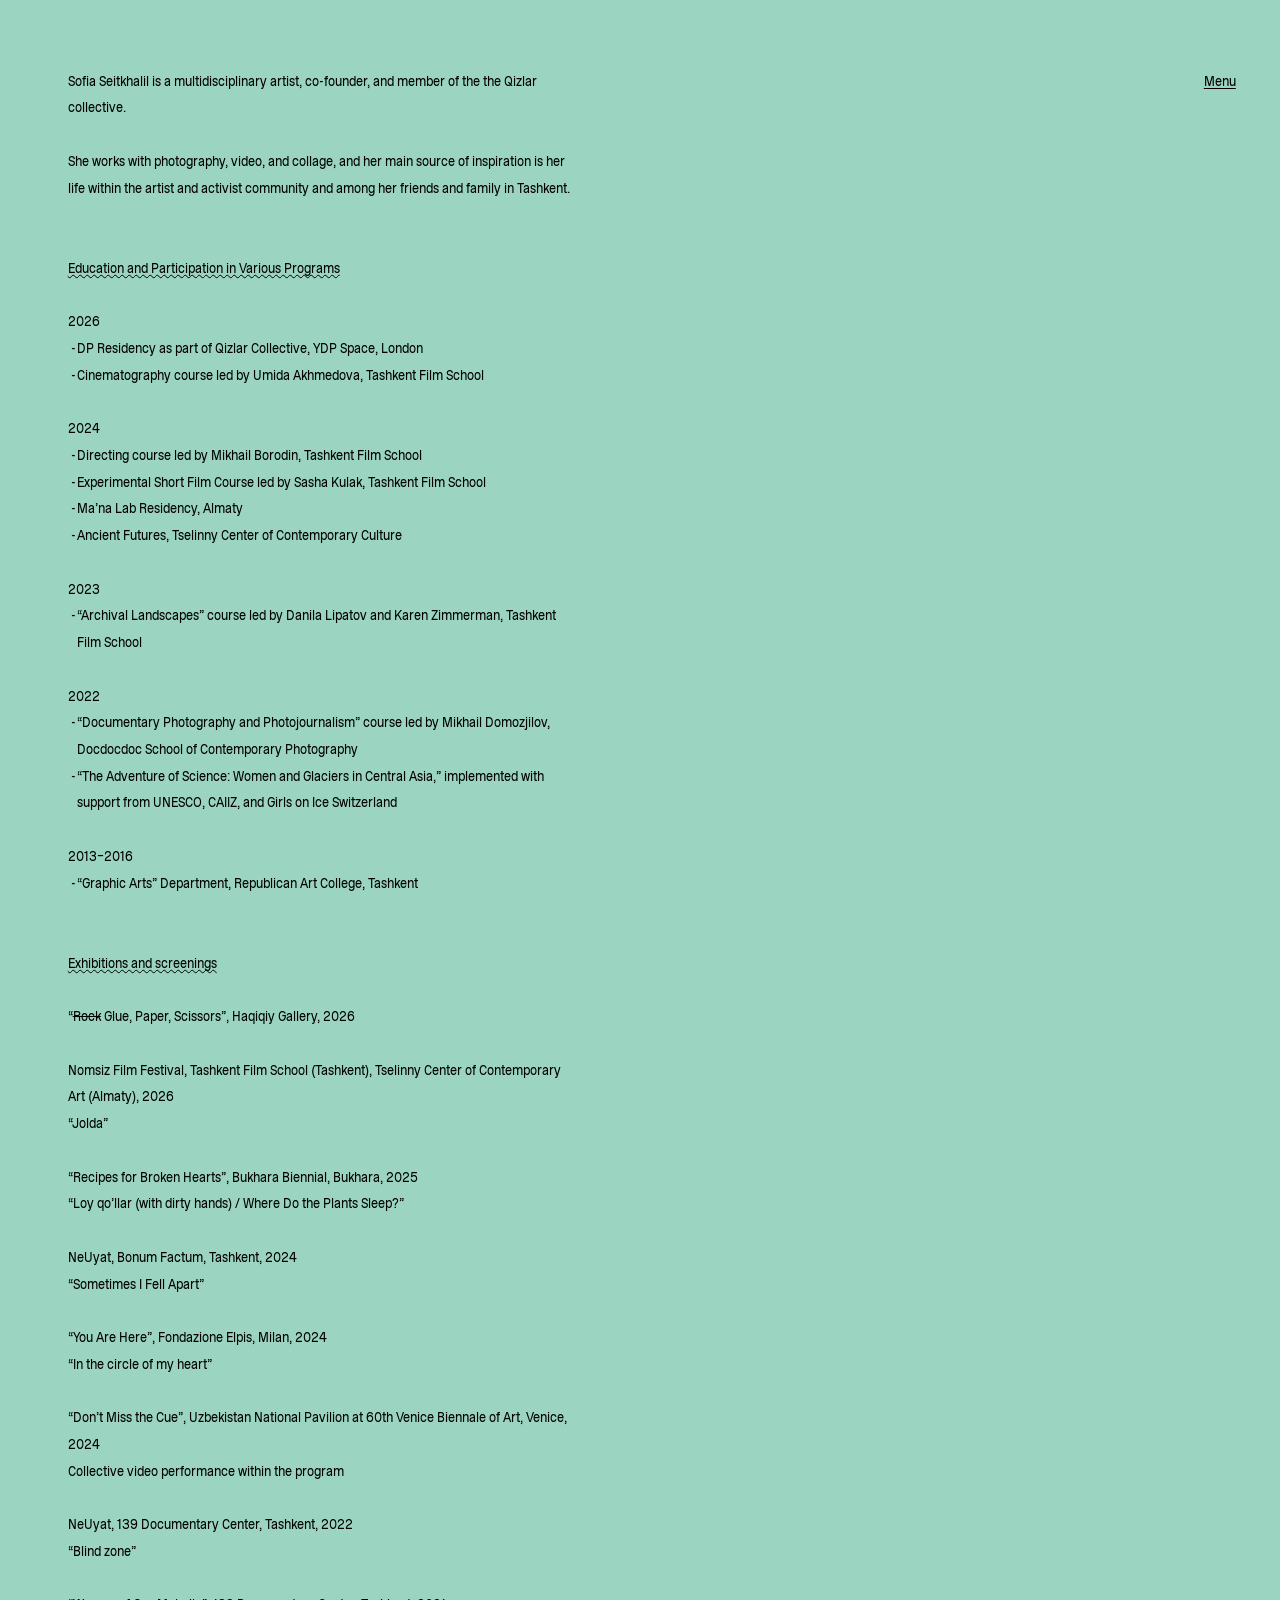
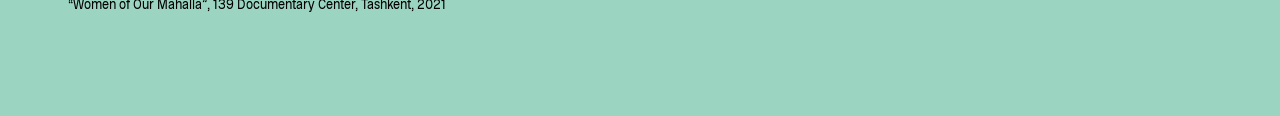
==== commit 1fbcec72: "Update bio.html" ====
--- a/bio.html
+++ b/bio.html
@@ -25,7 +25,7 @@
           of the the Qizlar collective.
         </p>
         <p>
-          She works on intersection of photography, video, and collage, and her
+          She works with photography, video, and collage, and her
           main source of inspiration is her life within the artist and activist
           community and among her friends and family in Tashkent.
         </p>
